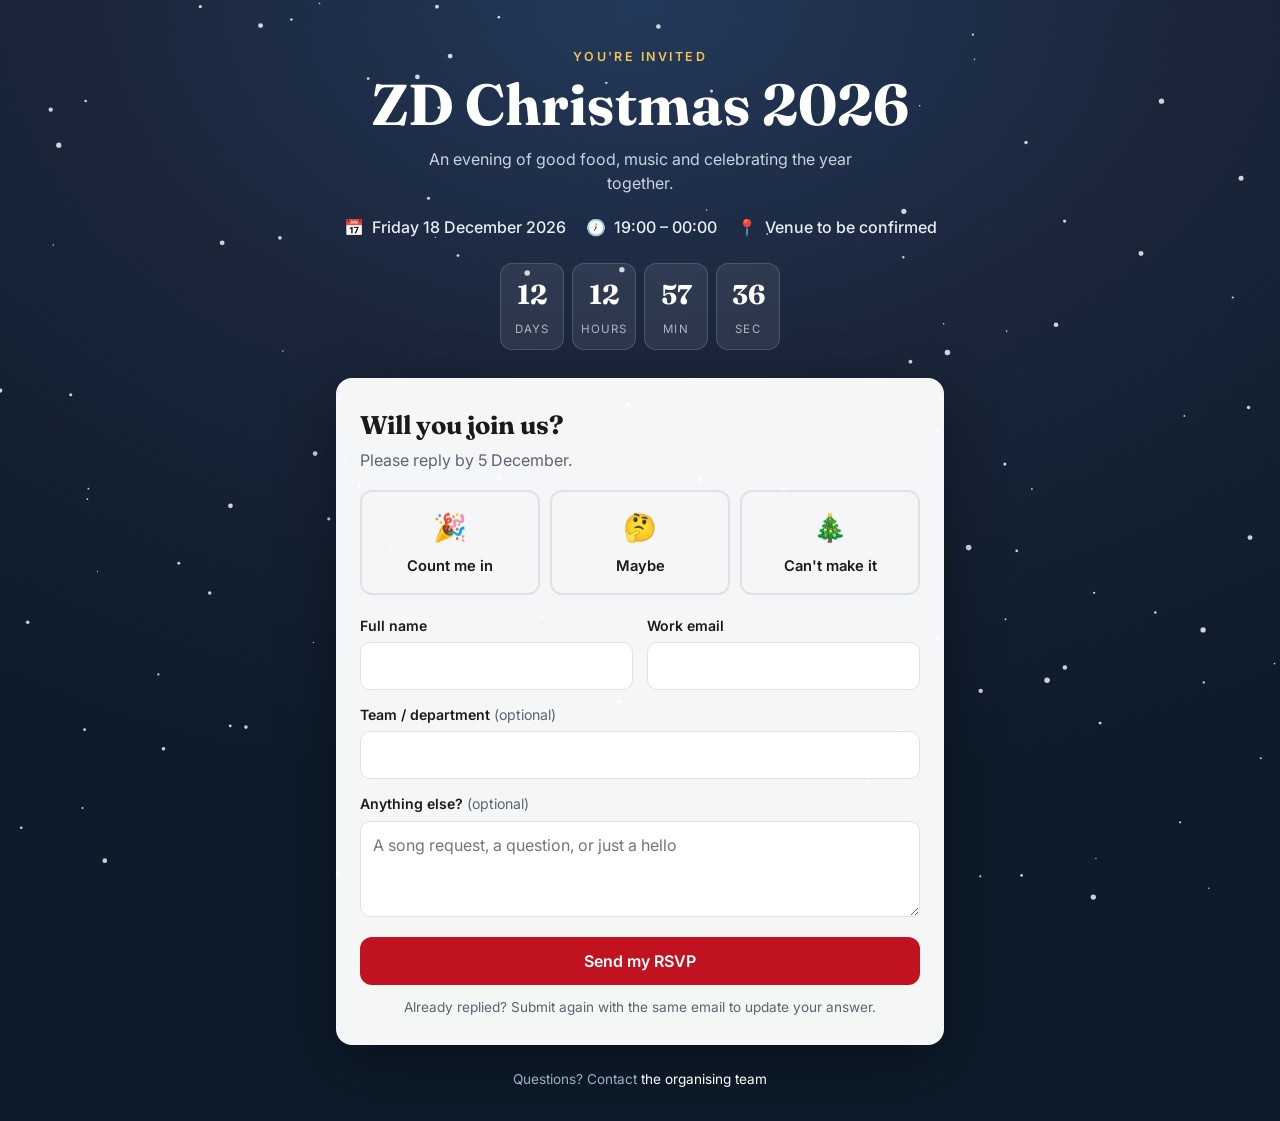
==== index.html @ b6162ae1 "First Commit" ====
<!doctype html>
<html lang="en">
<head>
  <meta charset="utf-8" />
  <meta name="viewport" content="width=device-width, initial-scale=1" />
  <title>ZD Christmas 2026 · RSVP</title>
  <meta name="description" content="RSVP for the ZD Christmas party 2026." />
  <link rel="preconnect" href="https://fonts.googleapis.com" />
  <link rel="preconnect" href="https://fonts.gstatic.com" crossorigin />
  <link href="https://fonts.googleapis.com/css2?family=Fraunces:opsz,wght@9..144,500;9..144,700&family=Inter:wght@400;500;600&display=swap" rel="stylesheet" />
  <link rel="stylesheet" href="styles.css" />
</head>
<body>
  <canvas id="snow" aria-hidden="true"></canvas>

  <main class="wrap">
    <header class="hero">
      <p class="eyebrow">You're invited</p>
      <h1 id="event-title">ZD Christmas 2026</h1>
      <p class="tagline" id="event-tagline"></p>

      <ul class="details">
        <li><span class="ico" aria-hidden="true">📅</span><span id="event-date"></span></li>
        <li><span class="ico" aria-hidden="true">🕖</span><span id="event-time"></span></li>
        <li><span class="ico" aria-hidden="true">📍</span><span id="event-venue"></span></li>
      </ul>

      <div class="countdown" id="countdown" aria-live="polite">
        <div><b id="cd-d">–</b><span>days</span></div>
        <div><b id="cd-h">–</b><span>hours</span></div>
        <div><b id="cd-m">–</b><span>min</span></div>
        <div><b id="cd-s">–</b><span>sec</span></div>
      </div>

      <p class="headcount" id="headcount" hidden></p>
    </header>

    <section class="card" id="form-card">
      <h2>Will you join us?</h2>
      <p class="muted" id="deadline-note"></p>

      <form id="rsvp" novalidate>
        <fieldset class="choices">
          <legend class="sr-only">Are you attending?</legend>
          <label class="choice">
            <input type="radio" name="attending" value="Yes" required />
            <span><em aria-hidden="true">🎉</em>Count me in</span>
          </label>
          <label class="choice">
            <input type="radio" name="attending" value="Maybe" />
            <span><em aria-hidden="true">🤔</em>Maybe</span>
          </label>
          <label class="choice">
            <input type="radio" name="attending" value="No" />
            <span><em aria-hidden="true">🎄</em>Can't make it</span>
          </label>
        </fieldset>

        <div class="grid">
          <label class="field">
            <span>Full name</span>
            <input name="name" autocomplete="name" required maxlength="120" />
          </label>
          <label class="field">
            <span>Work email</span>
            <input name="email" type="email" autocomplete="email" required maxlength="160" />
          </label>
          <label class="field full">
            <span>Team / department <i>(optional)</i></span>
            <input name="department" maxlength="120" />
          </label>
        </div>

        <div class="when-coming" hidden>
          <label class="toggle" id="plusone-wrap">
            <input type="checkbox" name="plusOne" />
            <span class="switch" aria-hidden="true"></span>
            <span>I'm bringing a plus one</span>
          </label>
          <label class="field plusone-name" hidden>
            <span>Plus one's name</span>
            <input name="plusOneName" maxlength="120" />
          </label>
          <label class="field">
            <span>Dietary requirements or allergies <i>(optional)</i></span>
            <input name="dietary" placeholder="e.g. vegetarian, gluten-free, nut allergy" maxlength="300" />
          </label>
        </div>

        <label class="field">
          <span>Anything else? <i>(optional)</i></span>
          <textarea name="message" rows="3" maxlength="500" placeholder="A song request, a question, or just a hello"></textarea>
        </label>

        <!-- honeypot -->
        <input class="hp" name="website" tabindex="-1" autocomplete="off" aria-hidden="true" />

        <p class="error" id="error" role="alert" hidden></p>

        <button type="submit" class="btn" id="submit">
          <span class="btn-label">Send my RSVP</span>
          <span class="spinner" aria-hidden="true"></span>
        </button>
        <p class="muted small">Already replied? Submit again with the same email to update your answer.</p>
      </form>
    </section>

    <section class="card thanks" id="thanks" hidden tabindex="-1">
      <div class="big" id="thanks-emoji">🎉</div>
      <h2 id="thanks-title">See you there!</h2>
      <p id="thanks-text"></p>
      <div class="actions">
        <a class="btn ghost" id="add-cal" download="zd-christmas-2026.ics">Add to calendar</a>
        <button class="btn ghost" id="again" type="button">Change my answer</button>
      </div>
    </section>

    <footer class="foot">Questions? Contact <a id="contact"></a></footer>
  </main>

  <script src="config.js"></script>
  <script src="app.js"></script>
</body>
</html>
---- styles.css ----
:root {
  --bg: #0d1b2a;
  --bg2: #1b263b;
  --card: rgba(255, 255, 255, 0.96);
  --ink: #1a1a1a;
  --muted: #5c6470;
  --line: #dfe3e8;
  --accent: #c1121f;
  --accent-ink: #fff;
  --gold: #f1c453;
  --ok: #2a9d8f;
  --radius: 16px;
}

* { box-sizing: border-box; }
html, body { margin: 0; }
html { background: var(--bg); }
body {
  font-family: Inter, system-ui, sans-serif;
  color: var(--ink);
  background: radial-gradient(1200px 800px at 50% 0, #23395b 0%, var(--bg2) 45%, var(--bg) 100%) no-repeat var(--bg);
  min-height: 100vh;
  line-height: 1.5;
}

#snow { position: fixed; inset: 0; pointer-events: none; z-index: 0; }

.wrap { position: relative; z-index: 1; max-width: 640px; margin: 0 auto; padding: 48px 16px 32px; }

.hero { text-align: center; color: #fff; margin-bottom: 28px; }
.eyebrow { text-transform: uppercase; letter-spacing: 0.2em; font-size: 0.78rem; color: var(--gold); margin: 0 0 8px; font-weight: 600; }
h1 { font-family: Fraunces, Georgia, serif; font-weight: 700; font-size: clamp(2.3rem, 8vw, 3.6rem); line-height: 1.05; margin: 0 0 12px; }
.tagline { color: #c9d3e0; margin: 0 auto 20px; max-width: 30em; }

.details { list-style: none; padding: 0; margin: 0 0 24px; display: flex; flex-wrap: wrap; justify-content: center; gap: 8px 20px; color: #e8edf3; font-weight: 500; }
.details li { display: flex; gap: 8px; align-items: center; }

.countdown { display: inline-grid; grid-template-columns: repeat(4, minmax(64px, 1fr)); gap: 8px; }
.countdown div { background: rgba(255, 255, 255, 0.08); border: 1px solid rgba(255, 255, 255, 0.15); border-radius: 12px; padding: 10px 6px; }
.countdown b { display: block; font-family: Fraunces, Georgia, serif; font-size: 1.7rem; font-variant-numeric: tabular-nums; }
.countdown span { font-size: 0.72rem; text-transform: uppercase; letter-spacing: 0.1em; color: #aab6c5; }
.live { font-size: 1.3rem; margin: 0; }

.headcount { margin: 18px 0 0; color: var(--gold); font-weight: 600; }
.headcount::before { content: '✨ '; }

.card { background: var(--card); border-radius: var(--radius); padding: 28px 24px; box-shadow: 0 20px 60px rgba(0, 0, 0, 0.35); }
.card h2 { font-family: Fraunces, Georgia, serif; margin: 0 0 4px; font-size: 1.6rem; }
.muted { color: var(--muted); margin: 0 0 18px; }
.small { font-size: 0.85rem; text-align: center; margin: 12px 0 0; }

fieldset { border: 0; padding: 0; margin: 0 0 20px; }
.choices { display: grid; grid-template-columns: repeat(3, 1fr); gap: 10px; }
.choice input { position: absolute; opacity: 0; }
.choice span {
  display: flex; flex-direction: column; align-items: center; gap: 6px;
  padding: 16px 8px; border: 2px solid var(--line); border-radius: 12px;
  text-align: center; font-weight: 600; font-size: 0.92rem; cursor: pointer;
  transition: border-color .15s, transform .15s, background .15s;
}
.choice em { font-style: normal; font-size: 1.7rem; transition: transform .2s; }
.choice span:hover { border-color: #b8c0ca; }
.choice input:checked + span { border-color: var(--accent); background: #fff5f5; }
.choice input:checked + span em { transform: scale(1.2) rotate(-6deg); }
.choice input:focus-visible + span { outline: 3px solid #8ecae6; outline-offset: 2px; }

.grid { display: grid; grid-template-columns: 1fr 1fr; gap: 0 14px; }
.full { grid-column: 1 / -1; }
.field { display: block; margin-bottom: 14px; }
.field > span { display: block; font-size: 0.88rem; font-weight: 600; margin-bottom: 6px; }
.field i { font-style: normal; font-weight: 400; color: var(--muted); }
input:not([type=radio]):not([type=checkbox]), textarea {
  width: 100%; font: inherit; color: inherit; padding: 11px 12px;
  border: 1.5px solid var(--line); border-radius: 10px; background: #fff;
  transition: border-color .15s, box-shadow .15s;
}
input:focus, textarea:focus { outline: none; border-color: var(--accent); box-shadow: 0 0 0 3px rgba(193, 18, 31, 0.15); }
textarea { resize: vertical; }

.when-coming { animation: drop .25s ease; }
@keyframes drop { from { opacity: 0; transform: translateY(-6px); } }

.toggle { display: flex; align-items: center; gap: 10px; margin-bottom: 14px; cursor: pointer; font-weight: 500; }
.toggle input { position: absolute; opacity: 0; }
.switch { width: 42px; height: 24px; border-radius: 99px; background: #cfd5dc; position: relative; transition: background .2s; flex: none; }
.switch::after { content: ''; position: absolute; top: 3px; left: 3px; width: 18px; height: 18px; border-radius: 50%; background: #fff; transition: transform .2s; box-shadow: 0 1px 3px rgba(0,0,0,.25); }
.toggle input:checked + .switch { background: var(--ok); }
.toggle input:checked + .switch::after { transform: translateX(18px); }
.toggle input:focus-visible + .switch { outline: 3px solid #8ecae6; outline-offset: 2px; }

.hp { position: absolute; left: -9999px; }
.error { background: #fdecec; color: #8a1018; padding: 10px 12px; border-radius: 10px; margin: 0 0 14px; font-size: 0.92rem; }

.btn {
  display: inline-flex; align-items: center; justify-content: center; gap: 10px;
  width: 100%; padding: 14px 18px; border: 0; border-radius: 12px;
  background: var(--accent); color: var(--accent-ink); font: 600 1rem Inter, sans-serif;
  cursor: pointer; text-decoration: none; transition: transform .1s, filter .15s;
}
.btn:hover { filter: brightness(1.08); }
.btn:active { transform: scale(0.98); }
.btn:disabled { opacity: 0.7; cursor: progress; }
.btn.ghost { background: transparent; color: var(--accent); border: 2px solid var(--accent); }
.spinner { display: none; width: 18px; height: 18px; border: 2.5px solid rgba(255,255,255,.4); border-top-color: #fff; border-radius: 50%; animation: spin .7s linear infinite; }
.btn.loading .spinner { display: inline-block; }
@keyframes spin { to { transform: rotate(360deg); } }

.thanks { text-align: center; outline: none; animation: drop .3s ease; }
.thanks .big { font-size: 3.4rem; line-height: 1; margin-bottom: 8px; }
.thanks p { color: var(--muted); }
.actions { display: grid; grid-template-columns: 1fr 1fr; gap: 10px; margin-top: 20px; }
.actions [hidden] { display: none; }

.foot { text-align: center; color: #9fb0c3; font-size: 0.85rem; margin-top: 24px; }
.foot a { color: #fff; }

.sr-only { position: absolute; width: 1px; height: 1px; overflow: hidden; clip: rect(0 0 0 0); }
[hidden] { display: none !important; }

@media (max-width: 520px) {
  .wrap { padding-top: 32px; }
  .grid, .actions { grid-template-columns: 1fr; }
  .card { padding: 22px 16px; }
  .choice span { font-size: 0.82rem; padding: 12px 4px; }
}

@media (prefers-reduced-motion: reduce) {
  * { animation: none !important; transition: none !important; }
}
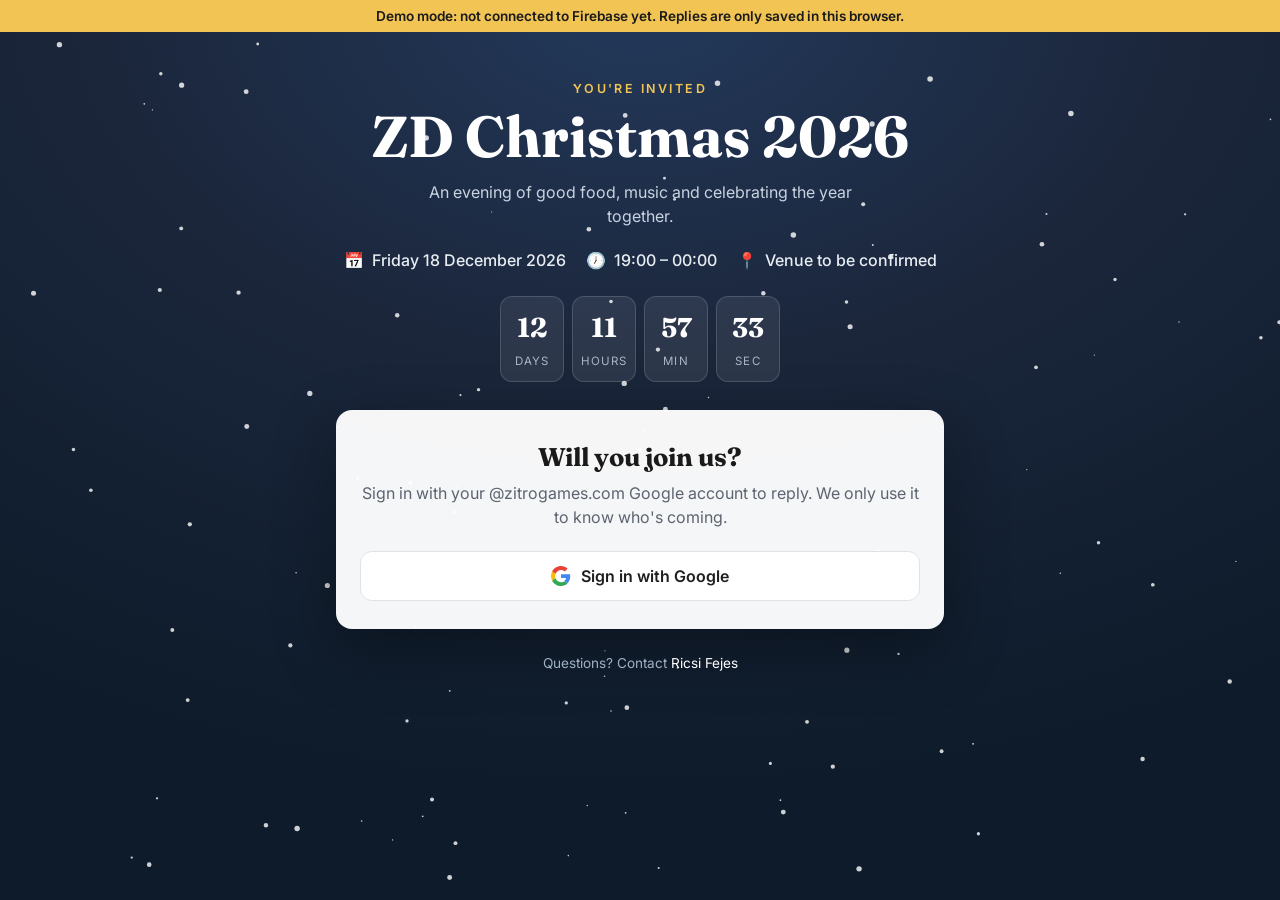
==== commit 5c2dfeee: "Move RSVP backend from Apps Script to Firebase with Google sign-in The Workspace admin only allows A" ====
--- a/index.html
+++ b/index.html
@@ -5,12 +5,14 @@
   <meta name="viewport" content="width=device-width, initial-scale=1" />
   <title>ZD Christmas 2026 · RSVP</title>
   <meta name="description" content="RSVP for the ZD Christmas party 2026." />
+  <meta name="referrer" content="strict-origin-when-cross-origin" />
   <link rel="preconnect" href="https://fonts.googleapis.com" />
   <link rel="preconnect" href="https://fonts.gstatic.com" crossorigin />
   <link href="https://fonts.googleapis.com/css2?family=Fraunces:opsz,wght@9..144,500;9..144,700&family=Inter:wght@400;500;600&display=swap" rel="stylesheet" />
   <link rel="stylesheet" href="styles.css" />
 </head>
 <body>
+  <p class="demo" id="demo-banner" hidden>Demo mode: not connected to Firebase yet. Replies are only saved in this browser.</p>
   <canvas id="snow" aria-hidden="true"></canvas>
 
   <main class="wrap">
@@ -25,7 +27,7 @@
         <li><span class="ico" aria-hidden="true">📍</span><span id="event-venue"></span></li>
       </ul>
 
-      <div class="countdown" id="countdown" aria-live="polite">
+      <div class="countdown" id="countdown" aria-live="off">
         <div><b id="cd-d">–</b><span>days</span></div>
         <div><b id="cd-h">–</b><span>hours</span></div>
         <div><b id="cd-m">–</b><span>min</span></div>
@@ -35,9 +37,32 @@
       <p class="headcount" id="headcount" hidden></p>
     </header>
 
-    <section class="card" id="form-card">
+    <!-- Loading -->
+    <section class="card center" id="loading-card" aria-busy="true">
+      <span class="spinner dark" aria-hidden="true"></span>
+      <p class="muted" id="loading-text">Loading…</p>
+    </section>
+
+    <!-- Signed out -->
+    <section class="card center" id="auth-card" hidden>
       <h2>Will you join us?</h2>
-      <p class="muted" id="deadline-note"></p>
+      <p class="muted" id="auth-note">Sign in with your Zitro Google account to reply. We only use it to know who's coming.</p>
+      <p class="error" id="auth-error" role="alert" hidden></p>
+      <button class="btn btn-google" id="sign-in" type="button">
+        <svg viewBox="0 0 48 48" aria-hidden="true"><path fill="#EA4335" d="M24 9.5c3.5 0 6.6 1.2 9.1 3.6l6.8-6.8C35.8 2.4 30.3 0 24 0 14.6 0 6.6 5.4 2.7 13.2l7.9 6.1C12.5 13.6 17.8 9.5 24 9.5z"/><path fill="#4285F4" d="M46.1 24.5c0-1.6-.1-3.1-.4-4.5H24v9h12.4c-.5 2.9-2.2 5.3-4.6 6.9l7.4 5.7c4.3-4 6.9-9.9 6.9-17.1z"/><path fill="#FBBC05" d="M10.5 28.6c-.5-1.4-.8-3-.8-4.6s.3-3.2.8-4.6l-7.9-6.1C1 16.6 0 20.2 0 24s1 7.4 2.7 10.7l7.8-6.1z"/><path fill="#34A853" d="M24 48c6.5 0 11.9-2.1 15.9-5.8l-7.4-5.7c-2.1 1.4-4.8 2.3-8.5 2.3-6.2 0-11.5-4.1-13.4-9.8l-7.9 6.1C6.6 42.6 14.6 48 24 48z"/></svg>
+        <span class="btn-label">Sign in with Google</span>
+        <span class="spinner dark" aria-hidden="true"></span>
+      </button>
+    </section>
+
+    <!-- Form -->
+    <section class="card" id="form-card" hidden>
+      <h2>Will you join us?</h2>
+      <p class="muted" id="deadline-note" hidden></p>
+      <p class="me">
+        <span>Replying as <b id="me-email"></b></span>
+        <button class="linkish sign-out" type="button">Not you? Sign out</button>
+      </p>
 
       <form id="rsvp" novalidate>
         <fieldset class="choices">
@@ -62,10 +87,6 @@
             <input name="name" autocomplete="name" required maxlength="120" />
           </label>
           <label class="field">
-            <span>Work email</span>
-            <input name="email" type="email" autocomplete="email" required maxlength="160" />
-          </label>
-          <label class="field full">
             <span>Team / department <i>(optional)</i></span>
             <input name="department" maxlength="120" />
           </label>
@@ -82,7 +103,7 @@
             <input name="plusOneName" maxlength="120" />
           </label>
           <label class="field">
-            <span>Dietary requirements or allergies <i>(optional)</i></span>
+            <span>Dietary requirements or allergies <i>(optional, only the organisers see this)</i></span>
             <input name="dietary" placeholder="e.g. vegetarian, gluten-free, nut allergy" maxlength="300" />
           </label>
         </div>
@@ -92,33 +113,32 @@
           <textarea name="message" rows="3" maxlength="500" placeholder="A song request, a question, or just a hello"></textarea>
         </label>
 
-        <!-- honeypot -->
-        <input class="hp" name="website" tabindex="-1" autocomplete="off" aria-hidden="true" />
-
         <p class="error" id="error" role="alert" hidden></p>
 
         <button type="submit" class="btn" id="submit">
           <span class="btn-label">Send my RSVP</span>
           <span class="spinner" aria-hidden="true"></span>
         </button>
-        <p class="muted small">Already replied? Submit again with the same email to update your answer.</p>
+        <p class="muted small">You can come back and change your answer at any time.</p>
       </form>
     </section>
 
+    <!-- Thank you / existing reply -->
     <section class="card thanks" id="thanks" hidden tabindex="-1">
       <div class="big" id="thanks-emoji">🎉</div>
       <h2 id="thanks-title">See you there!</h2>
       <p id="thanks-text"></p>
       <div class="actions">
-        <a class="btn ghost" id="add-cal" download="zd-christmas-2026.ics">Add to calendar</a>
+        <a class="btn ghost" id="add-cal" target="_blank" rel="noopener">Add to Google Calendar</a>
         <button class="btn ghost" id="again" type="button">Change my answer</button>
       </div>
+      <p class="muted small"><button class="linkish sign-out" type="button">Sign out</button></p>
     </section>
 
     <footer class="foot">Questions? Contact <a id="contact"></a></footer>
   </main>
 
   <script src="config.js"></script>
-  <script src="app.js"></script>
+  <script type="module" src="js/app.js"></script>
 </body>
 </html>
--- a/styles.css
+++ b/styles.css
@@ -88,7 +88,17 @@
 .toggle input:checked + .switch::after { transform: translateX(18px); }
 .toggle input:focus-visible + .switch { outline: 3px solid #8ecae6; outline-offset: 2px; }
 
-.hp { position: absolute; left: -9999px; }
+.demo { position: relative; z-index: 2; margin: 0; background: var(--gold); color: #1a1a1a; text-align: center; font-size: 0.85rem; font-weight: 600; padding: 6px 12px; }
+.center { text-align: center; }
+.me { display: flex; flex-wrap: wrap; justify-content: space-between; gap: 4px 12px; font-size: 0.9rem; color: var(--muted); margin: -6px 0 18px; }
+.me b { color: var(--ink); font-weight: 600; word-break: break-all; }
+.linkish { background: none; border: 0; padding: 0; font: inherit; color: var(--accent); text-decoration: underline; cursor: pointer; }
+.btn.btn-google { background: #fff; color: #1f1f1f; border: 1.5px solid var(--line); margin-top: 4px; }
+.btn.btn-google:hover { filter: none; background: #f7f8fa; }
+.btn-google svg { width: 20px; height: 20px; flex: none; }
+.btn.loading svg { display: none; }
+#loading-card .spinner { display: inline-block; margin: 8px 0 4px; }
+#loading-card p { margin: 0; }
 .error { background: #fdecec; color: #8a1018; padding: 10px 12px; border-radius: 10px; margin: 0 0 14px; font-size: 0.92rem; }
 
 .btn {
@@ -103,6 +113,7 @@
 .btn.ghost { background: transparent; color: var(--accent); border: 2px solid var(--accent); }
 .spinner { display: none; width: 18px; height: 18px; border: 2.5px solid rgba(255,255,255,.4); border-top-color: #fff; border-radius: 50%; animation: spin .7s linear infinite; }
 .btn.loading .spinner { display: inline-block; }
+.spinner.dark { border-color: rgba(0,0,0,.15); border-top-color: var(--accent); }
 @keyframes spin { to { transform: rotate(360deg); } }
 
 .thanks { text-align: center; outline: none; animation: drop .3s ease; }
@@ -113,6 +124,30 @@
 
 .foot { text-align: center; color: #9fb0c3; font-size: 0.85rem; margin-top: 24px; }
 .foot a { color: #fff; }
+
+/* ── Organiser page ── */
+.wrap.wide { max-width: 1120px; }
+.toolbar { display: flex; flex-wrap: wrap; align-items: center; justify-content: space-between; gap: 10px; margin-bottom: 18px; }
+.toolbar .btn { width: auto; padding: 10px 16px; }
+.stats { display: grid; grid-template-columns: repeat(auto-fit, minmax(120px, 1fr)); gap: 10px; margin-bottom: 20px; }
+.stat { border: 1.5px solid var(--line); border-radius: 12px; padding: 12px; }
+.stat b { display: block; font-family: Fraunces, Georgia, serif; font-size: 1.8rem; line-height: 1.1; }
+.stat span { font-size: 0.8rem; color: var(--muted); }
+.filters { display: flex; flex-wrap: wrap; gap: 8px; margin-bottom: 12px; }
+.filters input[type=search] { flex: 1 1 220px; width: auto; }
+.chip { border: 1.5px solid var(--line); background: #fff; border-radius: 99px; padding: 6px 12px; font: 500 0.85rem Inter, sans-serif; cursor: pointer; }
+.chip[aria-pressed=true] { border-color: var(--accent); background: #fff5f5; color: var(--accent); }
+.table-wrap { overflow-x: auto; border: 1.5px solid var(--line); border-radius: 12px; }
+table { width: 100%; border-collapse: collapse; font-size: 0.88rem; }
+th, td { text-align: left; padding: 9px 12px; border-bottom: 1px solid var(--line); vertical-align: top; }
+th { background: #f6f7f9; font-weight: 600; white-space: nowrap; position: sticky; top: 0; }
+tr:last-child td { border-bottom: 0; }
+td.nowrap { white-space: nowrap; }
+.pill { display: inline-block; padding: 2px 8px; border-radius: 99px; font-weight: 600; font-size: 0.78rem; }
+.pill.Yes { background: #e3f4f1; color: #1d6f66; }
+.pill.Maybe { background: #fdf3d8; color: #7a5a00; }
+.pill.No { background: #f1f2f4; color: #5c6470; }
+.empty { text-align: center; color: var(--muted); padding: 24px; }
 
 .sr-only { position: absolute; width: 1px; height: 1px; overflow: hidden; clip: rect(0 0 0 0); }
 [hidden] { display: none !important; }
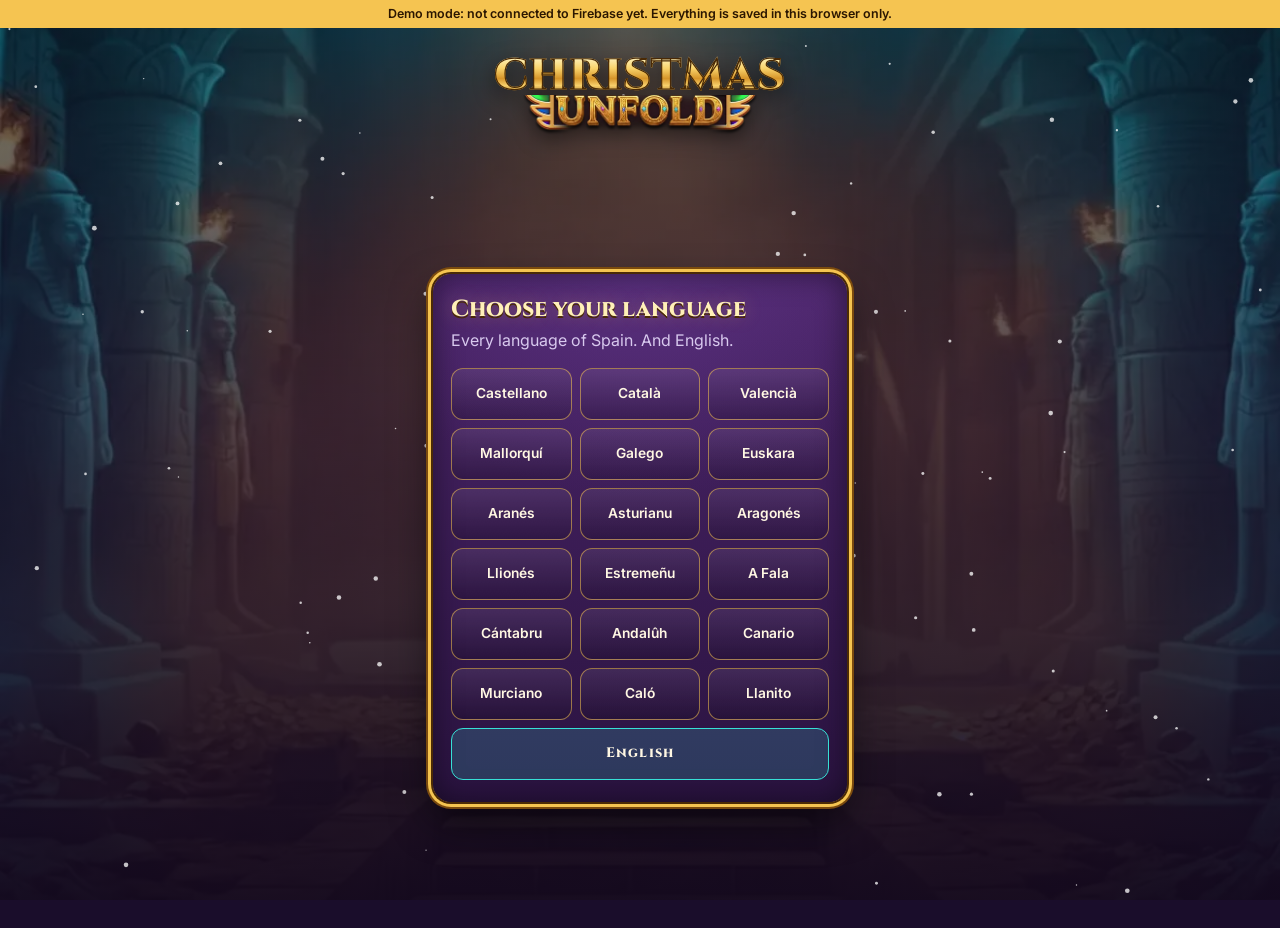
==== commit 3f039b45: "Rebuild RSVP as "Christmas Unfold" click-through with prize wheel Mobile-first step-by-step flow sty" ====
--- a/index.html
+++ b/index.html
@@ -2,141 +2,203 @@
 <html lang="en">
 <head>
   <meta charset="utf-8" />
-  <meta name="viewport" content="width=device-width, initial-scale=1" />
-  <title>ZD Christmas 2026 · RSVP</title>
-  <meta name="description" content="RSVP for the ZD Christmas party 2026." />
+  <meta name="viewport" content="width=device-width, initial-scale=1, viewport-fit=cover" />
+  <meta name="theme-color" content="#1a0d2b" />
+  <title>Christmas Unfold · RSVP</title>
+  <meta name="description" content="ZD Christmas 2026 · Friday 11 December, 19:00 at L'Ovella Negra Marina. RSVP and spin the wheel!" />
+  <link rel="canonical" href="https://christmasunfold.digital/" />
+  <link rel="icon" href="/favicon.ico" sizes="any" />
+  <link rel="icon" href="/assets/favicon-32.png" type="image/png" sizes="32x32" />
+  <link rel="apple-touch-icon" href="/apple-touch-icon.png" />
+  <link rel="manifest" href="/site.webmanifest" />
+  <meta name="apple-mobile-web-app-title" content="Xmas Unfold" />
+
+  <!-- Link previews (WhatsApp, Slack, Google Chat, Teams, iMessage…) -->
+  <meta property="og:type" content="website" />
+  <meta property="og:site_name" content="Christmas Unfold" />
+  <meta property="og:title" content="Christmas Unfold · ZD Christmas 2026" />
+  <meta property="og:description" content="Friday 11 December, 19:00 at L'Ovella Negra Marina. RSVP and spin the wheel!" />
+  <meta property="og:url" content="https://christmasunfold.digital/" />
+  <meta property="og:image" content="https://christmasunfold.digital/assets/og.jpg" />
+  <meta property="og:image:width" content="1200" />
+  <meta property="og:image:height" content="630" />
+  <meta property="og:image:alt" content="Christmas Unfold – a pharaoh in a Santa hat in a golden temple" />
+  <meta name="twitter:card" content="summary_large_image" />
+  <meta name="twitter:title" content="Christmas Unfold · ZD Christmas 2026" />
+  <meta name="twitter:description" content="Friday 11 December, 19:00 at L'Ovella Negra Marina. RSVP and spin the wheel!" />
+  <meta name="twitter:image" content="https://christmasunfold.digital/assets/og.jpg" />
   <meta name="referrer" content="strict-origin-when-cross-origin" />
   <link rel="preconnect" href="https://fonts.googleapis.com" />
   <link rel="preconnect" href="https://fonts.gstatic.com" crossorigin />
-  <link href="https://fonts.googleapis.com/css2?family=Fraunces:opsz,wght@9..144,500;9..144,700&family=Inter:wght@400;500;600&display=swap" rel="stylesheet" />
-  <link rel="stylesheet" href="styles.css" />
+  <link href="https://fonts.googleapis.com/css2?family=Cinzel:wght@600;800;900&family=Inter:wght@400;500;600;700&family=Caveat:wght@600&display=swap" rel="stylesheet" />
+  <link rel="preload" as="image" href="assets/temple.webp" />
+  <link rel="stylesheet" href="css/app.css" />
 </head>
 <body>
-  <p class="demo" id="demo-banner" hidden>Demo mode: not connected to Firebase yet. Replies are only saved in this browser.</p>
+  <p class="demo" id="demo-banner" hidden>Demo mode: not connected to Firebase yet. Everything is saved in this browser only.</p>
+  <div class="bg" aria-hidden="true"></div>
   <canvas id="snow" aria-hidden="true"></canvas>
-
-  <main class="wrap">
-    <header class="hero">
-      <p class="eyebrow">You're invited</p>
-      <h1 id="event-title">ZD Christmas 2026</h1>
-      <p class="tagline" id="event-tagline"></p>
-
-      <ul class="details">
-        <li><span class="ico" aria-hidden="true">📅</span><span id="event-date"></span></li>
-        <li><span class="ico" aria-hidden="true">🕖</span><span id="event-time"></span></li>
-        <li><span class="ico" aria-hidden="true">📍</span><span id="event-venue"></span></li>
-      </ul>
-
-      <div class="countdown" id="countdown" aria-live="off">
-        <div><b id="cd-d">–</b><span>days</span></div>
-        <div><b id="cd-h">–</b><span>hours</span></div>
-        <div><b id="cd-m">–</b><span>min</span></div>
-        <div><b id="cd-s">–</b><span>sec</span></div>
-      </div>
-
-      <p class="headcount" id="headcount" hidden></p>
+  <div id="polaroids" aria-hidden="true"></div>
+
+  <div class="app">
+    <header class="top">
+      <button class="icon-btn" id="back" type="button" hidden data-i18n-label="common.back">‹</button>
+      <h1 class="logo">
+        <span class="logo-xmas">Christmas</span>
+        <img src="assets/unfold.webp" alt="Unfold" width="485" height="81" />
+      </h1>
+      <button class="icon-btn lang-btn" id="lang-btn" type="button" hidden aria-label="Language">🌐</button>
+      <ol class="progress" id="progress" aria-hidden="true"></ol>
     </header>
 
-    <!-- Loading -->
-    <section class="card center" id="loading-card" aria-busy="true">
-      <span class="spinner dark" aria-hidden="true"></span>
-      <p class="muted" id="loading-text">Loading…</p>
-    </section>
-
-    <!-- Signed out -->
-    <section class="card center" id="auth-card" hidden>
-      <h2>Will you join us?</h2>
-      <p class="muted" id="auth-note">Sign in with your Zitro Google account to reply. We only use it to know who's coming.</p>
-      <p class="error" id="auth-error" role="alert" hidden></p>
-      <button class="btn btn-google" id="sign-in" type="button">
-        <svg viewBox="0 0 48 48" aria-hidden="true"><path fill="#EA4335" d="M24 9.5c3.5 0 6.6 1.2 9.1 3.6l6.8-6.8C35.8 2.4 30.3 0 24 0 14.6 0 6.6 5.4 2.7 13.2l7.9 6.1C12.5 13.6 17.8 9.5 24 9.5z"/><path fill="#4285F4" d="M46.1 24.5c0-1.6-.1-3.1-.4-4.5H24v9h12.4c-.5 2.9-2.2 5.3-4.6 6.9l7.4 5.7c4.3-4 6.9-9.9 6.9-17.1z"/><path fill="#FBBC05" d="M10.5 28.6c-.5-1.4-.8-3-.8-4.6s.3-3.2.8-4.6l-7.9-6.1C1 16.6 0 20.2 0 24s1 7.4 2.7 10.7l7.8-6.1z"/><path fill="#34A853" d="M24 48c6.5 0 11.9-2.1 15.9-5.8l-7.4-5.7c-2.1 1.4-4.8 2.3-8.5 2.3-6.2 0-11.5-4.1-13.4-9.8l-7.9 6.1C6.6 42.6 14.6 48 24 48z"/></svg>
-        <span class="btn-label">Sign in with Google</span>
-        <span class="spinner dark" aria-hidden="true"></span>
-      </button>
-    </section>
-
-    <!-- Form -->
-    <section class="card" id="form-card" hidden>
-      <h2>Will you join us?</h2>
-      <p class="muted" id="deadline-note" hidden></p>
-      <p class="me">
-        <span>Replying as <b id="me-email"></b></span>
-        <button class="linkish sign-out" type="button">Not you? Sign out</button>
-      </p>
-
-      <form id="rsvp" novalidate>
-        <fieldset class="choices">
-          <legend class="sr-only">Are you attending?</legend>
-          <label class="choice">
-            <input type="radio" name="attending" value="Yes" required />
-            <span><em aria-hidden="true">🎉</em>Count me in</span>
+    <main class="stage">
+      <!-- 1. Language -->
+      <section class="screen" data-screen="lang">
+        <div class="panel">
+          <h2 data-i18n="lang.title">Choose your language</h2>
+          <p class="sub" data-i18n="lang.subtitle">Every language of Spain. And English.</p>
+          <div class="lang-grid" id="lang-grid"></div>
+        </div>
+      </section>
+
+      <!-- 2. Information + log in -->
+      <section class="screen" data-screen="info">
+        <div class="pharaoh-wrap" aria-hidden="true">
+          <img class="pharaoh" src="assets/pharaoh.webp" alt="" width="640" height="1264" />
+          <svg class="santa-hat" viewBox="0 0 120 100">
+            <path d="M10 78 C 30 30, 70 0, 104 22 C 92 30, 84 44, 86 62 Z" fill="#c8102e" />
+            <path d="M104 22 C 92 30, 84 44, 86 62 L 80 66 C 78 44, 88 28, 104 22 Z" fill="#8f0a20" />
+            <rect x="4" y="70" width="90" height="20" rx="10" fill="#fff" />
+            <circle cx="106" cy="22" r="11" fill="#fff" />
+          </svg>
+        </div>
+        <div class="panel info-panel">
+          <p class="eyebrow" data-i18n="info.eyebrow">You're invited</p>
+          <dl class="facts">
+            <div><dt>📅 <span data-i18n="info.when">When</span></dt><dd id="fact-when"></dd></div>
+            <div><dt>📍 <span data-i18n="info.where">Where</span></dt><dd id="fact-where"></dd></div>
+            <div><dt>🍔 <span data-i18n="info.price">Price</span></dt><dd><span id="fact-price"></span><small data-i18n="info.includes"></small></dd></div>
+          </dl>
+          <div class="countdown" id="countdown">
+            <div><b id="cd-d">–</b></div><div><b id="cd-h">–</b></div><div><b id="cd-m">–</b></div><div><b id="cd-s">–</b></div>
+          </div>
+          <p class="note" id="deadline"></p>
+          <p class="headcount" id="headcount" hidden></p>
+          <p class="error" id="auth-error" role="alert" hidden></p>
+          <button class="btn gold" id="login" type="button">
+            <img src="assets/eye.webp" alt="" width="36" height="30" />
+            <span data-i18n="info.login">Log in with Google</span>
+          </button>
+          <button class="btn gold" id="info-next" type="button" hidden><span data-i18n="common.continue">Continue</span></button>
+          <p class="note" id="login-note"></p>
+          <p class="note small" id="contact"></p>
+        </div>
+      </section>
+
+      <!-- 3. Will you attend? -->
+      <section class="screen" data-screen="attend">
+        <div class="panel center">
+          <h2 data-i18n="attend.q">Will you attend?</h2>
+          <div class="choices">
+            <button class="tile" type="button" data-attend="Yes"><em>🎉</em><span data-i18n="attend.yes">Yes</span></button>
+            <button class="tile" type="button" data-attend="Maybe"><em>🤔</em><span data-i18n="attend.maybe">Maybe</span></button>
+            <button class="tile" type="button" id="no-btn"><em>🎄</em><span data-i18n="attend.no">No</span></button>
+          </div>
+          <p class="crumbled" id="crumbled" hidden data-i18n="attend.crumbled"></p>
+          <button class="linkish" id="really-no" type="button" hidden data-i18n="attend.reallyNo"></button>
+          <p class="error" id="attend-error" role="alert" hidden></p>
+        </div>
+      </section>
+
+      <!-- 3b. Team + plus one (Yes / Maybe only) -->
+      <section class="screen" data-screen="details">
+        <div class="panel">
+          <h2 data-i18n="details.q">A couple of details</h2>
+          <label class="field">
+            <span data-i18n="details.team">Your team</span>
+            <input id="team" maxlength="120" autocomplete="organization-title" data-i18n-ph="details.teamPh" />
           </label>
-          <label class="choice">
-            <input type="radio" name="attending" value="Maybe" />
-            <span><em aria-hidden="true">🤔</em>Maybe</span>
+          <label class="toggle">
+            <input type="checkbox" id="plus-one" />
+            <span class="switch" aria-hidden="true"></span>
+            <span data-i18n="details.plusOne">I'm bringing a plus one</span>
           </label>
-          <label class="choice">
-            <input type="radio" name="attending" value="No" />
-            <span><em aria-hidden="true">🎄</em>Can't make it</span>
-          </label>
-        </fieldset>
-
-        <div class="grid">
-          <label class="field">
-            <span>Full name</span>
-            <input name="name" autocomplete="name" required maxlength="120" />
-          </label>
-          <label class="field">
-            <span>Team / department <i>(optional)</i></span>
-            <input name="department" maxlength="120" />
-          </label>
-        </div>
-
-        <div class="when-coming" hidden>
-          <label class="toggle" id="plusone-wrap">
-            <input type="checkbox" name="plusOne" />
-            <span class="switch" aria-hidden="true"></span>
-            <span>I'm bringing a plus one</span>
-          </label>
-          <label class="field plusone-name" hidden>
-            <span>Plus one's name</span>
-            <input name="plusOneName" maxlength="120" />
-          </label>
-          <label class="field">
-            <span>Dietary requirements or allergies <i>(optional, only the organisers see this)</i></span>
-            <input name="dietary" placeholder="e.g. vegetarian, gluten-free, nut allergy" maxlength="300" />
-          </label>
-        </div>
-
-        <label class="field">
-          <span>Anything else? <i>(optional)</i></span>
-          <textarea name="message" rows="3" maxlength="500" placeholder="A song request, a question, or just a hello"></textarea>
-        </label>
-
-        <p class="error" id="error" role="alert" hidden></p>
-
-        <button type="submit" class="btn" id="submit">
-          <span class="btn-label">Send my RSVP</span>
-          <span class="spinner" aria-hidden="true"></span>
-        </button>
-        <p class="muted small">You can come back and change your answer at any time.</p>
-      </form>
-    </section>
-
-    <!-- Thank you / existing reply -->
-    <section class="card thanks" id="thanks" hidden tabindex="-1">
-      <div class="big" id="thanks-emoji">🎉</div>
-      <h2 id="thanks-title">See you there!</h2>
-      <p id="thanks-text"></p>
-      <div class="actions">
-        <a class="btn ghost" id="add-cal" target="_blank" rel="noopener">Add to Google Calendar</a>
-        <button class="btn ghost" id="again" type="button">Change my answer</button>
-      </div>
-      <p class="muted small"><button class="linkish sign-out" type="button">Sign out</button></p>
-    </section>
-
-    <footer class="foot">Questions? Contact <a id="contact"></a></footer>
-  </main>
+          <p class="note" id="plus-one-note" hidden data-i18n="details.plusOneNote"></p>
+          <p class="error" id="details-error" role="alert" hidden></p>
+          <button class="btn gold" id="details-next" type="button"><span data-i18n="common.next">Next</span></button>
+        </div>
+      </section>
+
+      <!-- 4. Message -->
+      <section class="screen" data-screen="message">
+        <div class="panel">
+          <h2 data-i18n="message.q">Any message for the organiser?</h2>
+          <textarea id="message" rows="5" maxlength="500" data-i18n-ph="message.ph"></textarea>
+          <p class="error" id="message-error" role="alert" hidden></p>
+          <button class="btn gold" id="message-next" type="button"><span data-i18n="common.next">Next</span></button>
+        </div>
+      </section>
+
+      <!-- 5. Favourite colleague (never stored) -->
+      <section class="screen" data-screen="colleague">
+        <div class="panel">
+          <h2 data-i18n="colleague.q">Which colleague do you like the most?</h2>
+          <input id="colleague" autocomplete="off" autocapitalize="words" spellcheck="false" data-i18n-ph="colleague.ph" />
+          <p class="note gold-text" id="colleague-done" hidden data-i18n="colleague.done"></p>
+          <button class="btn gold" id="colleague-next" type="button" disabled><span data-i18n="common.next">Next</span></button>
+        </div>
+      </section>
+
+      <!-- 6. Wheel -->
+      <section class="screen" data-screen="wheel">
+        <div class="wheel-head">
+          <h2 data-i18n="wheel.title">Spin the wheel!</h2>
+          <p class="sub" data-i18n="wheel.sub">One spin per person. Good luck!</p>
+        </div>
+        <div class="wheel-wrap">
+          <div class="wheel-glow" aria-hidden="true"></div>
+          <svg id="wheel" viewBox="-210 -210 420 420" role="img" aria-label="Prize wheel"></svg>
+          <div class="pointer" aria-hidden="true"></div>
+          <button class="hub" id="spin" type="button">
+            <img src="assets/scarab.webp" alt="" width="320" height="320" />
+            <span data-i18n="wheel.spin">SPIN</span>
+          </button>
+        </div>
+        <div class="panel result" id="result" hidden aria-live="polite"></div>
+        <p class="error" id="wheel-error" role="alert" hidden></p>
+      </section>
+
+      <!-- 7. Done -->
+      <section class="screen" data-screen="done">
+        <div class="panel center">
+          <img class="done-eye" src="assets/eye.webp" alt="" width="120" height="100" />
+          <h2 data-i18n="done.title">You're all set!</h2>
+          <p id="done-text"></p>
+          <dl class="summary" id="summary"></dl>
+          <p class="headcount" id="done-headcount" hidden></p>
+          <button class="btn gold" id="yt-go" type="button" hidden>📺 <span data-i18n="youtube.go">Take me there</span></button>
+          <a class="btn gold" id="add-cal" target="_blank" rel="noopener"><span data-i18n="done.calendar">Add to calendar</span></a>
+          <button class="btn ghost" id="change" type="button"><span data-i18n="done.change">Change my answer</span></button>
+          <button class="linkish" id="sign-out" type="button" data-i18n="done.signOut">Sign out</button>
+        </div>
+      </section>
+
+      <section class="screen" data-screen="loading">
+        <div class="loading"><img src="assets/eye.webp" alt="" width="120" height="100" /><p data-i18n="common.loading">Loading…</p></div>
+      </section>
+    </main>
+  </div>
+
+  <div class="toast" id="toast" role="status" aria-live="polite"></div>
+
+  <div class="bigwin" id="bigwin" hidden>
+    <div class="rays" aria-hidden="true"></div>
+    <canvas id="coins" aria-hidden="true"></canvas>
+    <div class="bigwin-inner">
+      <p class="bigwin-title" data-i18n="bigwin.title">BIG WIN</p>
+      <p class="bigwin-amount" id="bigwin-amount">0</p>
+    </div>
+  </div>
 
   <script src="config.js"></script>
   <script type="module" src="js/app.js"></script>
--- a/css/app.css
+++ b/css/app.css
@@ -0,0 +1,318 @@
+/* Christmas Unfold – mobile-first RSVP. Look inspired by Luxor Unfold: gold frames, purple reels, temple backdrop. */
+:root {
+  --gold-1: #fff0b8;
+  --gold-2: #f5c451;
+  --gold-3: #c8891e;
+  --gold-4: #7a4a0e;
+  --gold-dark: #4a2a06;
+  --purple-1: #4b2569;
+  --purple-2: #2a1340;
+  --purple-3: #1a0d2b;
+  --teal: #37e0d6;
+  --teal-dark: #0d6e74;
+  --ink: #fff7e3;
+  --ink-soft: #d8c9ee;
+  --red: #e0283f;
+  --radius: 18px;
+  --display: Cinzel, 'Trajan Pro', Georgia, serif;
+  --body: Inter, system-ui, sans-serif;
+}
+
+* { box-sizing: border-box; }
+html, body { margin: 0; }
+html { background: var(--purple-3); scrollbar-width: none; overflow-x: hidden; }
+/* No visible scrollbars anywhere; content still scrolls by touch, wheel and keyboard. */
+*, *::before, *::after { scrollbar-width: none; }
+::-webkit-scrollbar { display: none; width: 0; height: 0; }
+body {
+  font-family: var(--body);
+  color: var(--ink);
+  background: var(--purple-3);
+  line-height: 1.45;
+  min-height: 100dvh;
+  -webkit-tap-highlight-color: transparent;
+  overflow-x: hidden;
+}
+button { font: inherit; color: inherit; }
+img { max-width: 100%; }
+[hidden] { display: none !important; }
+
+/* ── Backdrop ─────────────────────────────────────────── */
+.bg {
+  position: fixed; inset: 0; z-index: 0;
+  background:
+    linear-gradient(180deg, rgba(14, 10, 30, .55) 0%, rgba(26, 13, 43, .72) 45%, rgba(18, 8, 30, .96) 100%),
+    url('../assets/temple.webp') center top / cover no-repeat;
+}
+#snow { position: fixed; inset: 0; z-index: 1; pointer-events: none; }
+#polaroids { position: fixed; inset: 0; z-index: 1; pointer-events: none; overflow: hidden; }
+
+.demo { position: relative; z-index: 5; margin: 0; background: var(--gold-2); color: #2b1600; text-align: center; font-size: .78rem; font-weight: 600; padding: 5px 12px; }
+
+/* ── Shell ────────────────────────────────────────────── */
+.app {
+  position: relative; z-index: 2;
+  max-width: 460px; margin: 0 auto; min-height: 100dvh;
+  display: flex; flex-direction: column;
+  padding: max(10px, env(safe-area-inset-top)) 16px max(18px, env(safe-area-inset-bottom));
+}
+.top { position: relative; text-align: center; padding: 4px 40px 0; }
+.logo { margin: 0; line-height: 1; display: flex; flex-direction: column; align-items: center; filter: drop-shadow(0 6px 10px rgba(0,0,0,.55)); }
+.logo-xmas {
+  font-family: var(--display); font-weight: 900; text-transform: uppercase;
+  font-size: clamp(1.9rem, 9.6vw, 2.7rem); letter-spacing: .02em; line-height: .95;
+  background: linear-gradient(180deg, #fff6c8 0%, #f9d36b 30%, #d6952a 55%, #f7cf6a 72%, #8b5410 100%);
+  -webkit-background-clip: text; background-clip: text; color: transparent;
+  -webkit-text-stroke: 1.2px var(--gold-dark);
+  padding: 0 4px;
+}
+.logo img { width: min(68%, 270px); height: auto; margin-top: -2px; }
+.icon-btn {
+  position: absolute; top: 8px; width: 38px; height: 38px; border-radius: 50%;
+  border: 2px solid var(--gold-3); background: rgba(26, 13, 43, .75); color: var(--gold-1);
+  font-size: 1.4rem; line-height: 1; display: grid; place-items: center; cursor: pointer;
+}
+#back { left: 0; font-size: 1.8rem; padding-bottom: 4px; }
+.lang-btn { right: 0; font-size: 1.1rem; }
+
+.progress { list-style: none; margin: 10px 0 12px; padding: 0; display: flex; justify-content: center; gap: 8px; }
+.progress li { width: 10px; height: 10px; transform: rotate(45deg); border-radius: 2px; background: rgba(255,255,255,.18); border: 1px solid rgba(245,196,81,.45); transition: background .3s, box-shadow .3s; }
+.progress li.done { background: var(--gold-2); }
+.progress li.on { background: var(--teal); box-shadow: 0 0 10px var(--teal); border-color: #b9fffa; }
+
+.stage { flex: 1; display: flex; flex-direction: column; }
+.screen { display: none; flex: 1; flex-direction: column; justify-content: center; gap: 14px; }
+.screen.active { display: flex; animation: enter .35s ease both; }
+@keyframes enter { from { opacity: 0; transform: translateY(10px); } }
+
+/* ── Panels (gold-framed reels) ───────────────────────── */
+.panel {
+  position: relative; border-radius: var(--radius); padding: 22px 18px;
+  background:
+    radial-gradient(120% 70% at 50% 0%, rgba(120, 70, 170, .35), transparent 60%),
+    linear-gradient(180deg, var(--purple-1), var(--purple-2));
+  box-shadow:
+    0 0 0 2px var(--gold-dark),
+    0 0 0 5px var(--gold-2),
+    0 0 0 7px var(--gold-4),
+    inset 0 0 30px rgba(0, 0, 0, .45),
+    0 18px 40px rgba(0, 0, 0, .55);
+  margin: 7px;
+}
+.panel.center { text-align: center; }
+h2 {
+  font-family: var(--display); font-weight: 800; font-size: 1.45rem; line-height: 1.15;
+  margin: 0 0 6px; color: var(--gold-1); text-shadow: 0 2px 0 var(--gold-dark), 0 0 18px rgba(245,196,81,.35);
+}
+.sub { margin: 0 0 16px; color: var(--ink-soft); }
+.note { margin: 10px 0 0; color: var(--ink-soft); font-size: .92rem; text-align: center; }
+.note.small { font-size: .82rem; }
+.gold-text { color: var(--gold-2); font-weight: 600; }
+.eyebrow { margin: 0 0 12px; text-align: center; font-family: var(--display); font-weight: 800; letter-spacing: .25em; text-transform: uppercase; font-size: .8rem; color: var(--teal); }
+.error { background: rgba(224, 40, 63, .18); border: 1px solid rgba(224, 40, 63, .6); color: #ffd7dc; padding: 9px 12px; border-radius: 10px; margin: 12px 0 0; font-size: .9rem; text-align: left; }
+.linkish { display: block; margin: 14px auto 0; background: none; border: 0; padding: 4px; color: var(--gold-2); text-decoration: underline; text-underline-offset: 3px; cursor: pointer; font-size: .92rem; }
+
+/* ── Buttons ──────────────────────────────────────────── */
+.btn {
+  display: flex; align-items: center; justify-content: center; gap: 10px;
+  width: 100%; min-height: 54px; margin-top: 18px; padding: 12px 20px;
+  border-radius: 999px; cursor: pointer; text-decoration: none;
+  font-family: var(--display); font-weight: 800; font-size: 1.05rem; letter-spacing: .04em; text-transform: uppercase;
+  transition: transform .08s, filter .15s;
+}
+.btn.gold {
+  color: #3b1d05; border: 2px solid var(--gold-dark);
+  background: linear-gradient(180deg, var(--gold-1) 0%, var(--gold-2) 38%, var(--gold-3) 72%, #9a6214 100%);
+  box-shadow: inset 0 2px 0 rgba(255,255,255,.7), inset 0 -3px 0 rgba(90,52,8,.45), 0 4px 0 var(--gold-dark), 0 10px 18px rgba(0,0,0,.45);
+}
+.btn.ghost { margin-top: 10px; color: var(--gold-1); border: 2px solid var(--gold-3); background: rgba(26, 13, 43, .5); }
+.btn:active { transform: translateY(2px); }
+.btn:disabled { filter: grayscale(.7) brightness(.75); cursor: not-allowed; }
+.btn img { width: 34px; height: auto; margin: -6px 0; }
+.btn.loading { pointer-events: none; filter: brightness(.85); }
+.btn.loading::after { content: ''; width: 16px; height: 16px; border-radius: 50%; border: 2.5px solid rgba(59,29,5,.3); border-top-color: #3b1d05; animation: spin .7s linear infinite; }
+@keyframes spin { to { transform: rotate(360deg); } }
+:focus-visible { outline: 3px solid var(--teal); outline-offset: 3px; }
+
+/* ── Language grid ────────────────────────────────────── */
+.lang-grid { display: grid; grid-template-columns: repeat(3, 1fr); gap: 8px; }
+.lang {
+  min-height: 52px; padding: 8px 4px; border-radius: 12px; cursor: pointer;
+  border: 1.5px solid rgba(245,196,81,.55); color: var(--ink);
+  background: linear-gradient(180deg, rgba(255,255,255,.08), rgba(0,0,0,.18));
+  font-weight: 600; font-size: .86rem; line-height: 1.15;
+  transition: transform .1s, border-color .15s, background .15s;
+}
+.lang:hover { border-color: var(--gold-2); }
+.lang:active { transform: scale(.96); }
+.lang.on { border-color: var(--teal); background: rgba(55,224,214,.18); }
+.lang.en { grid-column: 1 / -1; font-family: var(--display); font-weight: 800; letter-spacing: .08em; }
+
+/* ── Info screen ──────────────────────────────────────── */
+.pharaoh-wrap { position: relative; height: 170px; margin: -6px auto -42px; width: 230px; z-index: 0; pointer-events: none; }
+.pharaoh { width: 230px; height: 170px; object-fit: cover; object-position: 50% 0; -webkit-mask-image: linear-gradient(180deg, #000 70%, transparent); mask-image: linear-gradient(180deg, #000 70%, transparent); }
+.santa-hat { position: absolute; width: 104px; top: -26px; left: 50%; transform: translateX(-38%) rotate(-10deg); filter: drop-shadow(0 4px 4px rgba(0,0,0,.4)); }
+.info-panel { z-index: 1; }
+.facts { margin: 0; display: grid; gap: 10px; }
+.facts > div { display: grid; grid-template-columns: 92px 1fr; gap: 8px; align-items: baseline; }
+.facts dt { font-size: .78rem; font-weight: 700; text-transform: uppercase; letter-spacing: .08em; color: var(--gold-2); }
+.facts dd { margin: 0; font-weight: 600; }
+.facts small { display: block; font-weight: 400; color: var(--ink-soft); font-size: .84rem; margin-top: 2px; }
+.facts a { color: var(--ink); text-decoration-color: rgba(245,196,81,.6); text-underline-offset: 3px; }
+.countdown { display: grid; grid-template-columns: repeat(4, 1fr); gap: 6px; margin: 16px 0 0; }
+.countdown div { text-align: center; padding: 8px 2px; border-radius: 10px; background: rgba(0,0,0,.3); border: 1px solid rgba(245,196,81,.35); }
+.countdown b { font-family: var(--display); font-size: 1.4rem; color: var(--gold-1); font-variant-numeric: tabular-nums; }
+.countdown.live { display: block; text-align: center; font-family: var(--display); color: var(--gold-1); }
+.headcount { margin: 12px 0 0; text-align: center; color: var(--teal); font-weight: 700; }
+.headcount::before { content: '✨ '; }
+
+/* ── Attend tiles ─────────────────────────────────────── */
+.choices { display: grid; grid-template-columns: repeat(3, 1fr); gap: 10px; margin-top: 16px; }
+.tile {
+  display: flex; flex-direction: column; align-items: center; justify-content: center; gap: 6px;
+  aspect-ratio: 1 / 1.1; padding: 8px 4px; border-radius: 14px; cursor: pointer;
+  font-family: var(--display); font-weight: 800; font-size: 1rem; color: var(--ink);
+  border: 2px solid var(--gold-3);
+  background:
+    linear-gradient(180deg, rgba(10, 60, 70, .35), rgba(10, 30, 50, .65)),
+    url('../assets/water.webp') center / 300% no-repeat;
+  box-shadow: inset 0 0 0 2px rgba(0,0,0,.35), inset 0 0 18px rgba(55,224,214,.25), 0 6px 14px rgba(0,0,0,.4);
+  transition: transform .12s, box-shadow .15s;
+}
+.tile em { font-style: normal; font-size: 2.1rem; line-height: 1; filter: drop-shadow(0 3px 3px rgba(0,0,0,.4)); }
+.tile:hover { box-shadow: inset 0 0 0 2px rgba(0,0,0,.35), inset 0 0 24px rgba(55,224,214,.5), 0 6px 14px rgba(0,0,0,.4); }
+.tile:active { transform: scale(.96); }
+.tile.picked { border-color: var(--teal); box-shadow: 0 0 0 3px var(--teal), 0 0 22px rgba(55,224,214,.7); }
+.tile.shake { animation: shake .35s linear; }
+@keyframes shake { 20% { transform: translate(-3px, 1px) rotate(-2deg); } 40% { transform: translate(3px, -1px) rotate(2deg); } 60% { transform: translate(-2px, 2px) rotate(-1deg); } 80% { transform: translate(2px, 0) rotate(1deg); } }
+.crumble-layer { position: fixed; z-index: 20; pointer-events: none; }
+.crumble-layer > * { position: absolute; inset: 0; margin: 0; }
+.crumbled { margin: 16px 0 0; color: var(--ink-soft); font-style: italic; }
+
+/* ── Form fields ──────────────────────────────────────── */
+.field { display: block; margin-top: 14px; }
+.field > span { display: block; margin-bottom: 6px; font-size: .85rem; font-weight: 700; color: var(--gold-2); text-transform: uppercase; letter-spacing: .06em; }
+input:not([type=checkbox]), textarea {
+  width: 100%; font: inherit; font-size: 1rem; color: var(--ink); padding: 13px 14px;
+  border-radius: 12px; border: 1.5px solid rgba(245,196,81,.5); background: rgba(10, 4, 20, .45);
+  margin-top: 12px; transition: border-color .15s, box-shadow .15s;
+}
+.field input { margin-top: 0; }
+input::placeholder, textarea::placeholder { color: rgba(216, 201, 238, .55); }
+input:focus, textarea:focus { outline: none; border-color: var(--teal); box-shadow: 0 0 0 3px rgba(55,224,214,.25); }
+textarea { resize: vertical; min-height: 120px; }
+#colleague { font-family: var(--display); font-weight: 800; font-size: 1.25rem; text-align: center; }
+
+.toggle { display: flex; align-items: center; gap: 12px; margin-top: 18px; cursor: pointer; font-weight: 600; }
+.toggle input { position: absolute; opacity: 0; }
+.switch { width: 48px; height: 28px; border-radius: 99px; background: rgba(255,255,255,.2); border: 1.5px solid rgba(245,196,81,.5); position: relative; flex: none; transition: background .2s; }
+.switch::after { content: ''; position: absolute; top: 3px; left: 3px; width: 19px; height: 19px; border-radius: 50%; background: var(--gold-1); transition: transform .2s; box-shadow: 0 1px 3px rgba(0,0,0,.4); }
+.toggle input:checked + .switch { background: var(--teal-dark); border-color: var(--teal); }
+.toggle input:checked + .switch::after { transform: translateX(20px); }
+.toggle input:focus-visible + .switch { outline: 3px solid var(--teal); outline-offset: 2px; }
+
+/* ── Wheel ────────────────────────────────────────────── */
+.wheel-head { text-align: center; }
+.wheel-head .sub { margin-bottom: 0; }
+.wheel-wrap { position: relative; width: min(100%, 380px); aspect-ratio: 1; margin: 0 auto; }
+.wheel-glow { position: absolute; inset: 6%; border-radius: 50%; box-shadow: 0 0 60px 10px rgba(55,224,214,.35); }
+#wheel { position: absolute; inset: 0; width: 100%; height: 100%; transform: rotate(0deg); will-change: transform; filter: drop-shadow(0 12px 18px rgba(0,0,0,.6)); }
+.pointer {
+  position: absolute; top: -6px; left: 50%; width: 34px; height: 44px; transform: translateX(-50%); z-index: 2;
+  background: linear-gradient(180deg, var(--gold-1), var(--gold-3) 60%, var(--gold-4));
+  clip-path: polygon(0 0, 100% 0, 50% 100%);
+  filter: drop-shadow(0 3px 3px rgba(0,0,0,.6));
+}
+.pointer.tick { animation: tick .12s ease; }
+@keyframes tick { 50% { transform: translateX(-50%) rotate(-12deg); } }
+.hub {
+  position: absolute; top: 50%; left: 50%; width: 31%; aspect-ratio: 1; transform: translate(-50%, -50%);
+  border-radius: 50%; border: 0; padding: 0; cursor: pointer; background: none; z-index: 3;
+  display: grid; place-items: center;
+}
+.hub img { position: absolute; inset: -18%; width: 136%; height: 136%; max-width: none; pointer-events: none; animation: pulse 2.4s ease-in-out infinite; }
+.hub span {
+  position: relative; margin-top: 52%; font-family: var(--display); font-weight: 900; font-size: 1.05rem; letter-spacing: .08em;
+  color: #fff; text-shadow: 0 0 6px #0b5d63, 0 2px 0 #0b5d63;
+}
+.hub:disabled { cursor: default; }
+.hub:disabled img { animation: none; opacity: .75; }
+@keyframes pulse { 50% { transform: scale(1.06); } }
+.result { text-align: center; }
+.result .big { font-size: 2.6rem; line-height: 1; margin-bottom: 6px; }
+.result p { margin: 6px 0 0; color: var(--ink-soft); }
+.result .prize-name { color: var(--gold-1); font-family: var(--display); font-weight: 800; font-size: 1.1rem; }
+
+/* Camera */
+.cam { position: relative; width: 200px; margin: 14px auto 0; padding: 8px 8px 30px; background: #fbf8f0; border-radius: 4px; box-shadow: 0 10px 24px rgba(0,0,0,.5); transform: rotate(-2deg); }
+.cam video, .cam img { display: block; width: 184px; height: 230px; object-fit: cover; background: #222; }
+.cam video { transform: scaleX(-1); }
+.cam-actions { display: flex; gap: 8px; }
+.cam-actions .btn { margin-top: 14px; font-size: .9rem; min-height: 46px; padding: 8px 12px; }
+.file-pick { display: block; margin-top: 10px; font-size: .9rem; color: var(--gold-2); text-decoration: underline; cursor: pointer; }
+.file-pick input { display: none; }
+
+/* ── Done ─────────────────────────────────────────────── */
+.done-eye { width: 110px; height: auto; margin: -6px auto 6px; display: block; filter: drop-shadow(0 0 16px rgba(80,140,255,.55)); }
+#done-text { margin: 0; color: var(--ink-soft); }
+.summary { margin: 16px 0 0; text-align: left; display: grid; gap: 6px; }
+.summary div { display: flex; justify-content: space-between; gap: 12px; padding: 8px 12px; border-radius: 10px; background: rgba(0,0,0,.25); }
+.summary dt { color: var(--gold-2); font-size: .85rem; font-weight: 600; }
+.summary dd { margin: 0; font-weight: 600; text-align: right; }
+
+/* ── Loading ──────────────────────────────────────────── */
+.loading { text-align: center; color: var(--ink-soft); }
+.loading img { width: 110px; animation: pulse 1.4s ease-in-out infinite; filter: drop-shadow(0 0 16px rgba(80,140,255,.55)); }
+
+/* ── Toast ────────────────────────────────────────────── */
+.toast {
+  position: fixed; left: 50%; bottom: calc(24px + env(safe-area-inset-bottom)); z-index: 30;
+  transform: translate(-50%, 30px); opacity: 0; pointer-events: none;
+  padding: 10px 18px; border-radius: 999px; font-weight: 700; white-space: nowrap;
+  color: #3b1d05; background: linear-gradient(180deg, var(--gold-1), var(--gold-2));
+  box-shadow: 0 0 0 2px var(--gold-dark), 0 8px 20px rgba(0,0,0,.5);
+  transition: opacity .25s, transform .25s;
+}
+.toast.show { opacity: 1; transform: translate(-50%, 0); }
+
+/* ── Polaroids ────────────────────────────────────────── */
+.polaroid {
+  position: absolute; width: 74px; padding: 5px 5px 18px; background: #fbf8f0; border-radius: 2px;
+  box-shadow: 0 8px 18px rgba(0,0,0,.55); opacity: .92;
+  animation: drift var(--dur, 30s) ease-in-out infinite alternate;
+}
+.polaroid img { display: block; width: 64px; height: 80px; object-fit: cover; }
+.polaroid span { position: absolute; left: 0; right: 0; bottom: 1px; text-align: center; font: 600 .8rem/1 Caveat, cursive; color: #333; overflow: hidden; white-space: nowrap; text-overflow: ellipsis; padding: 0 3px; }
+@keyframes drift {
+  from { transform: translate(0, 0) rotate(var(--r1, -6deg)); }
+  to { transform: translate(var(--dx, 30px), var(--dy, -40px)) rotate(var(--r2, 6deg)); }
+}
+
+/* ── BIG WIN ──────────────────────────────────────────── */
+.bigwin { position: fixed; inset: 0; z-index: 40; display: grid; place-items: center; background: radial-gradient(circle, rgba(60,20,90,.85), rgba(8,3,15,.95)); cursor: pointer; overflow: hidden; }
+.bigwin .rays { position: absolute; width: 220vmax; height: 220vmax; background: repeating-conic-gradient(from 0deg, rgba(245,196,81,.22) 0 8deg, transparent 8deg 20deg); animation: spin 14s linear infinite; }
+#coins { position: absolute; inset: 0; width: 100%; height: 100%; }
+.bigwin-inner { position: relative; text-align: center; animation: slam .7s cubic-bezier(.2, 1.6, .4, 1) both; }
+.bigwin-title {
+  margin: 0; font-family: var(--display); font-weight: 900; font-size: clamp(3.4rem, 18vw, 6.5rem); line-height: .95;
+  background: linear-gradient(180deg, #fff8d0, #f9d36b 35%, #d6952a 60%, #fff1a8 75%, #8b5410);
+  -webkit-background-clip: text; background-clip: text; color: transparent;
+  -webkit-text-stroke: 2px var(--gold-dark);
+  filter: drop-shadow(0 0 24px rgba(245,196,81,.7)) drop-shadow(0 6px 0 #3b1d05);
+  animation: throb 1.1s ease-in-out .7s infinite;
+}
+.bigwin-amount { margin: 10px 0 0; font-family: var(--display); font-weight: 900; font-size: clamp(2rem, 10vw, 3.4rem); color: #fff; text-shadow: 0 0 18px var(--teal), 0 3px 0 #0b5d63; font-variant-numeric: tabular-nums; }
+.bigwin.shake { animation: screenshake .5s linear; }
+@keyframes slam { from { transform: scale(4); opacity: 0; } }
+@keyframes throb { 50% { transform: scale(1.06); } }
+@keyframes screenshake { 10%, 50%, 90% { transform: translate(-6px, 3px); } 30%, 70% { transform: translate(6px, -3px); } }
+
+@media (min-width: 700px) {
+  .app { padding-top: 24px; }
+  .polaroid { width: 96px; }
+  .polaroid img { width: 86px; height: 106px; }
+}
+
+@media (prefers-reduced-motion: reduce) {
+  *, *::before, *::after { animation-duration: .01ms !important; animation-iteration-count: 1 !important; transition: none !important; }
+}
